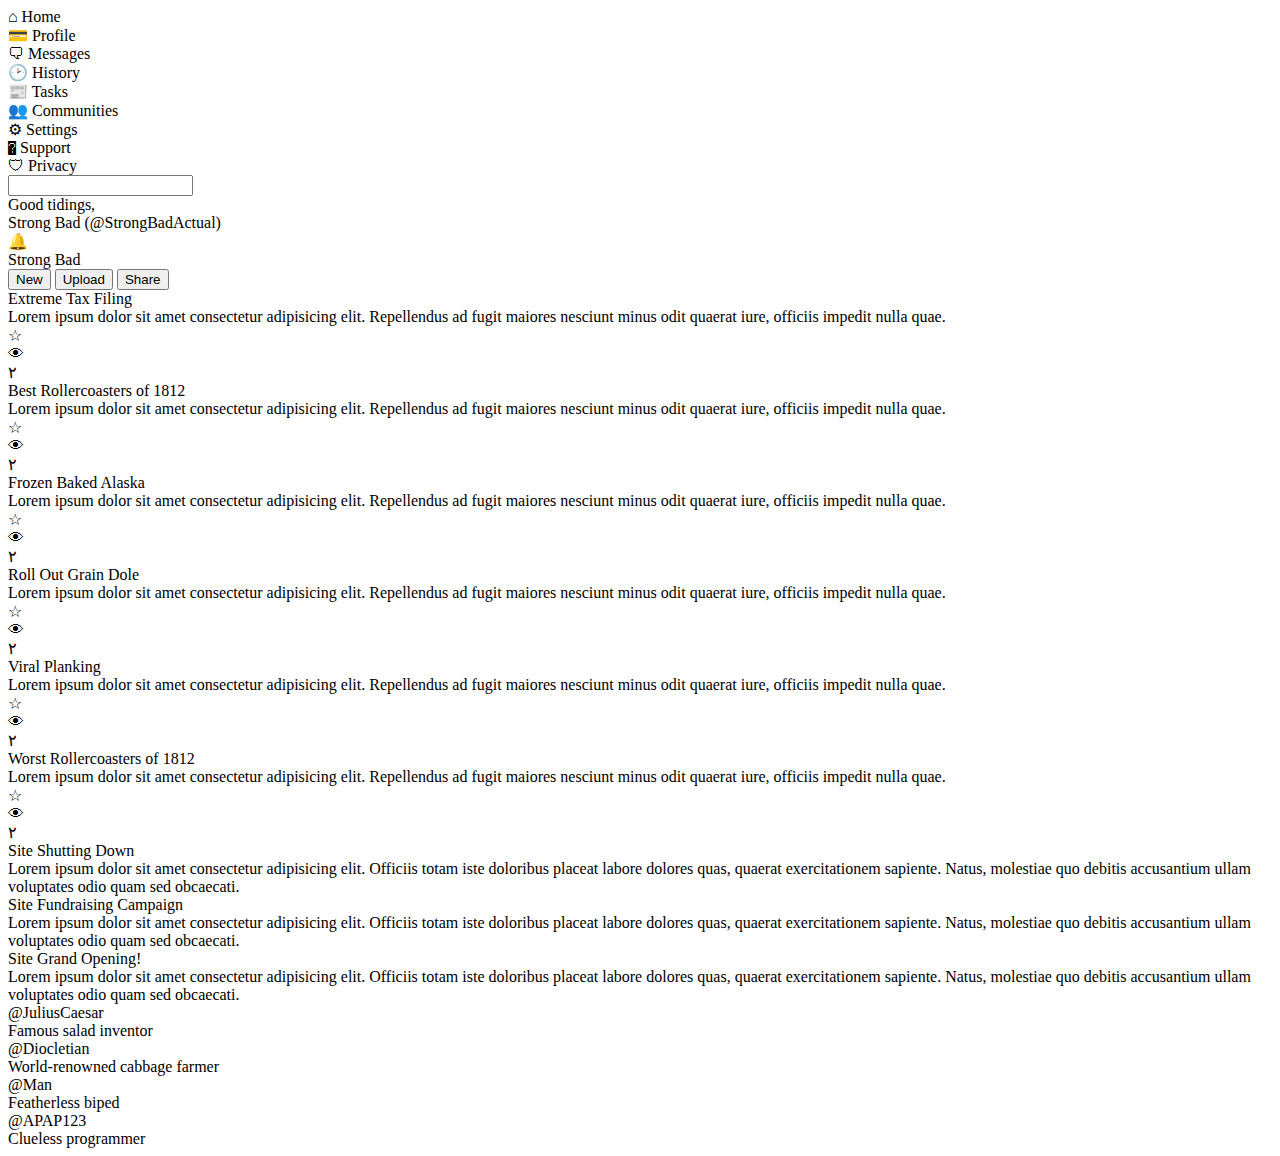
==== html/index.html @ 3d9dce9f "Move files to respective folders" ====
<!DOCTYPE html>
<html lang="en">
<head>
    <meta charset="UTF-8">
    <meta http-equiv="X-UA-Compatible" content="IE=edge">
    <meta name="viewport" content="width=device-width, initial-scale=1.0">
    <link rel="stylesheet" href="css/style.css">
    <title>Document</title>
</head>
<body>
    <div class="grid-container">
        <div class="sidebar">
            <div class="nav-link">⌂ Home</div>
            <div class="nav-link">💳 Profile</div>
            <div class="nav-link">🗨 Messages</div>
            <div class="nav-link">🕑 History</div>
            <div class="nav-link">📰 Tasks</div>
            <div class="nav-link">👥 Communities</div>
            <div class="nav-link">⚙ Settings</div>
            <div class="nav-link">🯄 Support</div>
            <div class="nav-link">🛡 Privacy</div>
        </div>
        <div class="header">
            <div class="search-pane">
                <input class="search-box" type="text">
            </div>
            <div class="greeting-pane">
                <div class="profile-pic"></div>
                <div>Good tidings,</div>
                <div>Strong Bad (@StrongBadActual)</div>
            </div>
            <div class="user-info">
                <div class="notifications">🔔</div>
                <div class="profile-pic-small"></div>
                <div class="name">Strong Bad</div>
            </div>
            <div class="buttons">
                <button>New</button>
                <button>Upload</button>
                <button>Share</button>
            </div>
        </div>
        <div class="main-content">
            <div class="your-projects">
                <div class="project-card">
                    <div class="project-card-title">
                        Extreme Tax Filing
                    </div>
                    <div class="project-card-description">
                        Lorem ipsum dolor sit amet consectetur adipisicing elit. Repellendus ad fugit maiores nesciunt minus odit quaerat iure, officiis impedit nulla quae. 
                    </div>
                    <div class="project-card-interactions">
                        <div>☆</div><div>👁</div><div>٢</div>
                    </div>
                </div>
                <div class="project-card">
                    <div class="project-card-title">
                        Best Rollercoasters of 1812
                    </div>
                    <div class="project-card-description">
                        Lorem ipsum dolor sit amet consectetur adipisicing elit. Repellendus ad fugit maiores nesciunt minus odit quaerat iure, officiis impedit nulla quae. 
                    </div>
                    <div class="project-card-interactions">
                        <div>☆</div><div>👁</div><div>٢</div>
                    </div>
                </div>
                <div class="project-card">
                    <div class="project-card-title">
                        Frozen Baked Alaska
                    </div>
                    <div class="project-card-description">
                        Lorem ipsum dolor sit amet consectetur adipisicing elit. Repellendus ad fugit maiores nesciunt minus odit quaerat iure, officiis impedit nulla quae. 
                    </div>
                    <div class="project-card-interactions">
                        <div>☆</div><div>👁</div><div>٢</div>
                    </div>
                </div>
                <div class="project-card">
                    <div class="project-card-title">
                        Roll Out Grain Dole
                    </div>
                    <div class="project-card-description">
                        Lorem ipsum dolor sit amet consectetur adipisicing elit. Repellendus ad fugit maiores nesciunt minus odit quaerat iure, officiis impedit nulla quae. 
                    </div>
                    <div class="project-card-interactions">
                        <div>☆</div><div>👁</div><div>٢</div>
                    </div>
                </div>
                <div class="project-card">
                    <div class="project-card-title">
                        Viral Planking
                    </div>
                    <div class="project-card-description">
                        Lorem ipsum dolor sit amet consectetur adipisicing elit. Repellendus ad fugit maiores nesciunt minus odit quaerat iure, officiis impedit nulla quae. 
                    </div>
                    <div class="project-card-interactions">
                        <div>☆</div><div>👁</div><div>٢</div>
                    </div>
                </div>
                <div class="project-card">
                    <div class="project-card-title">
                        Worst Rollercoasters of 1812
                    </div>
                    <div class="project-card-description">
                        Lorem ipsum dolor sit amet consectetur adipisicing elit. Repellendus ad fugit maiores nesciunt minus odit quaerat iure, officiis impedit nulla quae. 
                    </div>
                    <div class="project-card-interactions">
                        <div>☆</div><div>👁</div><div>٢</div>
                    </div>
                </div>
            </div>
            <div class="announcements">
                <div class="announcement-card">
                    <div class="announcement-title">Site Shutting Down</div>
                    <div class="announcement-description">Lorem ipsum dolor sit amet consectetur adipisicing elit. Officiis totam iste doloribus placeat labore dolores quas, quaerat exercitationem sapiente. Natus, molestiae quo debitis accusantium ullam voluptates odio quam sed obcaecati.</div>
                </div>
                <div class="announcement-card">
                    <div class="announcement-title">Site Fundraising Campaign</div>
                    <div class="announcement-description">Lorem ipsum dolor sit amet consectetur adipisicing elit. Officiis totam iste doloribus placeat labore dolores quas, quaerat exercitationem sapiente. Natus, molestiae quo debitis accusantium ullam voluptates odio quam sed obcaecati.</div>
                </div>
                <div class="announcement-card">
                    <div class="announcement-title">Site Grand Opening!</div>
                    <div class="announcement-description">Lorem ipsum dolor sit amet consectetur adipisicing elit. Officiis totam iste doloribus placeat labore dolores quas, quaerat exercitationem sapiente. Natus, molestiae quo debitis accusantium ullam voluptates odio quam sed obcaecati.</div>
                </div>
            </div>
            <div clas="Trending">
                <div class="trending-card">
                    <div class="trending-thumbnail"></div>
                    <div class="trending-title">@JuliusCaesar</div>
                    <div class="trending-description">Famous salad inventor</div>
                </div>
                <div class="trending-card">
                    <div class="trending-thumbnail"></div>
                    <div class="trending-title">@Diocletian</div>
                    <div class="trending-description">World-renowned cabbage farmer</div>
                </div>
                <div class="trending-card">
                    <div class="trending-thumbnail"></div>
                    <div class="trending-title">@Man</div>
                    <div class="trending-description">Featherless biped</div>
                </div>
                <div class="trending-card">
                    <div class="trending-thumbnail"></div>
                    <div class="trending-title">@APAP123</div>
                    <div class="trending-description">Clueless programmer</div>
                </div>
            </div>
        </div>
    </div>
</body>
</html>
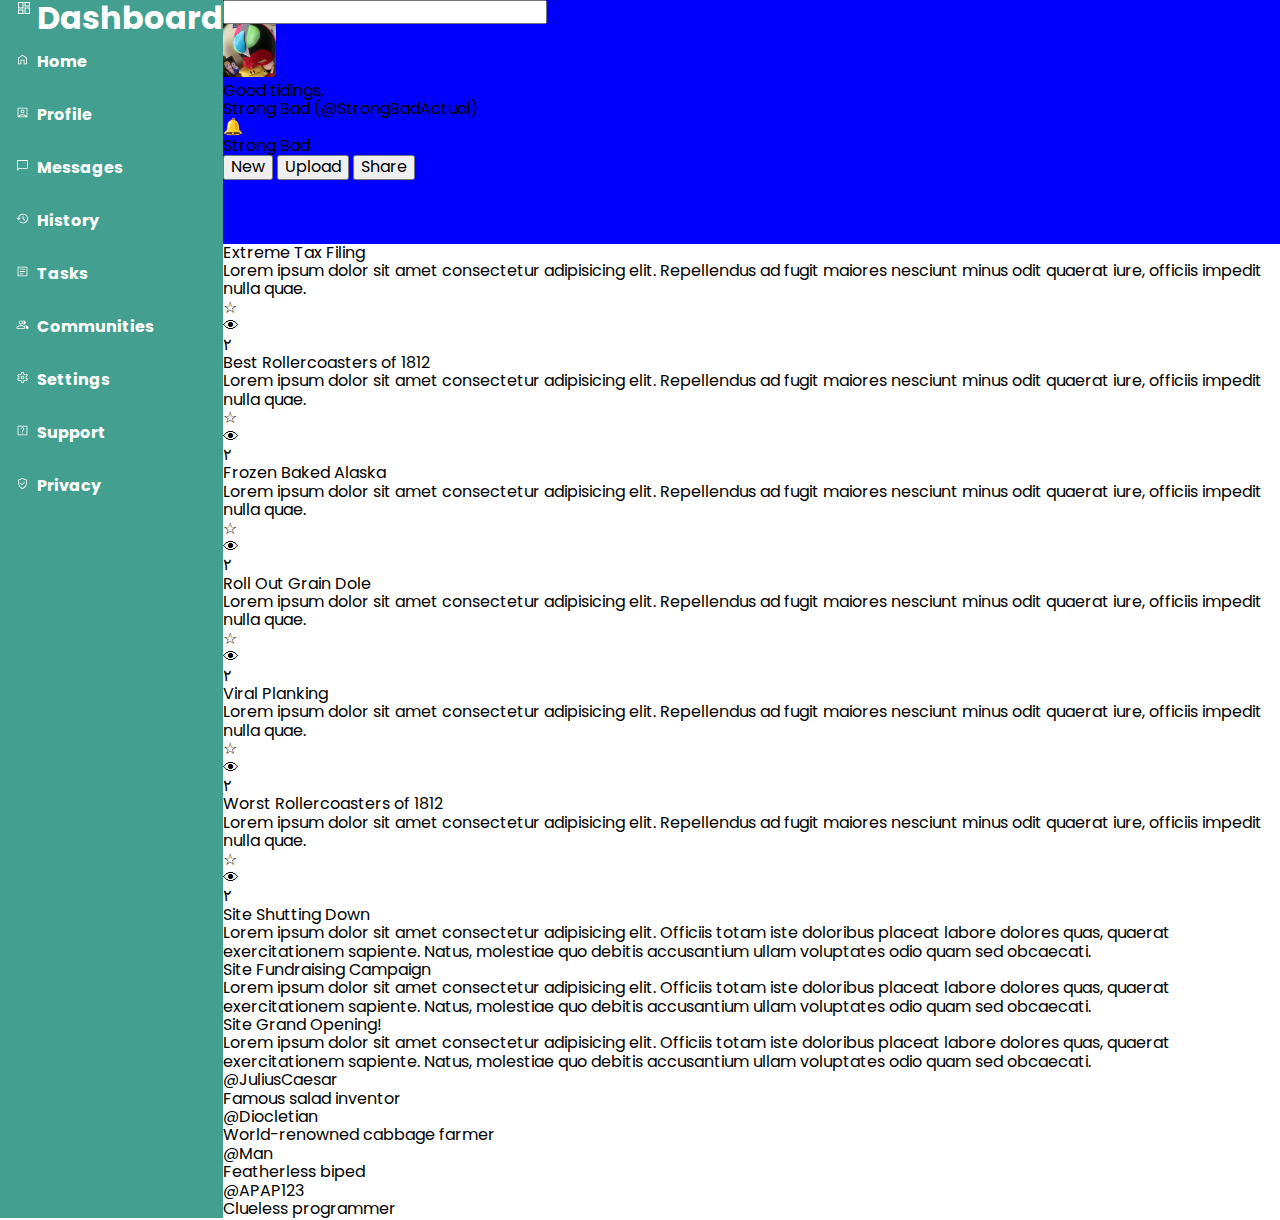
==== commit 0e47f305: "Rough page layout" ====
--- a/html/index.html
+++ b/html/index.html
@@ -4,28 +4,29 @@
     <meta charset="UTF-8">
     <meta http-equiv="X-UA-Compatible" content="IE=edge">
     <meta name="viewport" content="width=device-width, initial-scale=1.0">
-    <link rel="stylesheet" href="css/style.css">
+    <link rel="stylesheet" href="../css/style.css">
     <title>Document</title>
 </head>
 <body>
     <div class="grid-container">
         <div class="sidebar">
-            <div class="nav-link">⌂ Home</div>
-            <div class="nav-link">💳 Profile</div>
-            <div class="nav-link">🗨 Messages</div>
-            <div class="nav-link">🕑 History</div>
-            <div class="nav-link">📰 Tasks</div>
-            <div class="nav-link">👥 Communities</div>
-            <div class="nav-link">⚙ Settings</div>
-            <div class="nav-link">🯄 Support</div>
-            <div class="nav-link">🛡 Privacy</div>
+            <img src="../img/icons/dashboard.svg" alt="dashboard icon" class="svg-filter dashboard-icon dashboard"><div class="dash-title dashboard">Dashboard</div>
+            <img src="../img/icons/home.svg" alt="home icon" class="svg-filter"><div class="nav-link">Home</div>
+            <img src="../img/icons/profile.svg" alt="profile icon" class="svg-filter"><div class="nav-link">Profile</div>
+            <img src="../img/icons/message.svg" alt="Messages icon" class="svg-filter"><div class="nav-link">Messages</div>
+            <img src="../img/icons/history.svg" alt="history icon" class="svg-filter"><div class="nav-link">History</div>
+            <img src="../img/icons/task.svg" alt="task icon" class="svg-filter"><div class="nav-link">Tasks</div>
+            <img src="../img/icons/group.svg" alt="Communities icon" class="svg-filter"><div class="nav-link">Communities</div>
+            <img src="../img/icons/settings.svg" alt="Settings icon" class="svg-filter" class="settings"><div class="nav-link settings">Settings</div>
+            <img src="../img/icons/support.svg" alt="support icon" class="svg-filter"><div class="nav-link">Support</div>
+            <img src="../img/icons/privacy.svg" alt="privacy icon" class="svg-filter"><div class="nav-link">Privacy</div>
         </div>
         <div class="header">
             <div class="search-pane">
                 <input class="search-box" type="text">
             </div>
             <div class="greeting-pane">
-                <div class="profile-pic"></div>
+                <div class="profile-pic"><img src="../img/strong_bad.jpeg" alt="SB"></div>
                 <div>Good tidings,</div>
                 <div>Strong Bad (@StrongBadActual)</div>
             </div>
@@ -123,7 +124,7 @@
                     <div class="announcement-description">Lorem ipsum dolor sit amet consectetur adipisicing elit. Officiis totam iste doloribus placeat labore dolores quas, quaerat exercitationem sapiente. Natus, molestiae quo debitis accusantium ullam voluptates odio quam sed obcaecati.</div>
                 </div>
             </div>
-            <div clas="Trending">
+            <div class="trending">
                 <div class="trending-card">
                     <div class="trending-thumbnail"></div>
                     <div class="trending-title">@JuliusCaesar</div>
--- a/css/style.css
+++ b/css/style.css
@@ -0,0 +1,70 @@
+@import "normalize.css";
+@import url('https://fonts.googleapis.com/css2?family=Poppins&display=swap');
+
+:root {
+    font-family: 'Poppins';
+    --main-color: rgb(67, 159, 144);
+  }
+
+.grid-container {
+    display: grid;
+    grid-template-columns: 1fr 6fr;
+    grid-template-rows: 1fr 4fr;
+}
+
+.dash-title {
+    font-weight: bold;
+    font-size: xx-large;
+}
+
+.sidebar {
+    display: grid;
+    grid-template-columns: 1fr 7fr;
+    grid-template-rows: repeat(9, 3rem);
+    gap: 5px;
+    column-gap: 5px;
+
+    background-color: var(--main-color);
+    grid-column: 1 / 2;
+    grid-row: 1 / 3;
+}
+
+.header {
+    background-color: blue;
+    grid-column: 2 / 3;
+    grid-row: 1 / 2;
+}
+
+.main-content {
+    background-color: brown;
+}
+
+.announcements, .trending, .project-card {
+    background-color: white;
+}
+
+/* Changes svg colors to white */
+.svg-filter {
+    margin-left: 1rem;
+    width: 80%;
+    filter: brightness(0) saturate(100%) invert(100%) sepia(100%) saturate(0%) hue-rotate(104deg) brightness(103%) contrast(103%);
+}
+
+.nav-link, .dash-title {
+    margin-left: 1rem;
+    font-weight: bold;
+    color: white;
+}
+
+.dashboard {
+    /* padding-top: 1rem; */
+}
+
+.dashboard-icon {
+    width: 100%;
+}
+
+.profile-pic img {
+    width: 5%;
+    height: 5%;
+}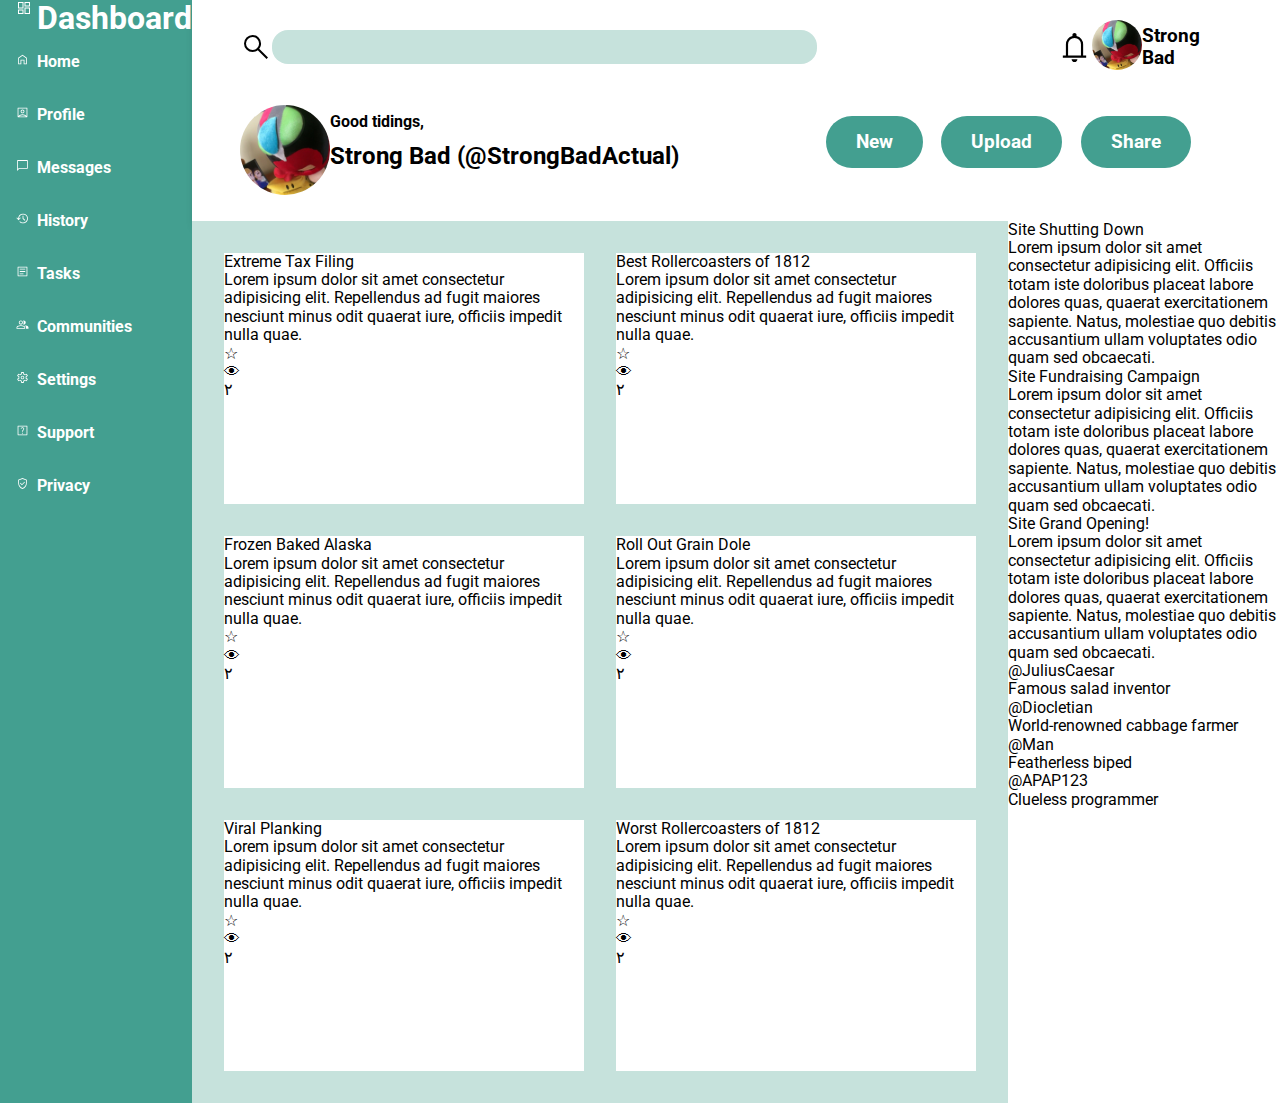
==== commit d5c5e148: "More header styling progress" ====
--- a/html/index.html
+++ b/html/index.html
@@ -23,17 +23,17 @@
         </div>
         <div class="header">
             <div class="search-pane">
-                <input class="search-box" type="text">
+                <img src="../img/icons/search.svg" alt="search icon"><input class="search-box" type="text">
             </div>
             <div class="greeting-pane">
                 <div class="profile-pic"><img src="../img/strong_bad.jpeg" alt="SB"></div>
-                <div>Good tidings,</div>
-                <div>Strong Bad (@StrongBadActual)</div>
+                <div class="greeting-message">Good tidings,</div>
+                <div class="greeting-name">Strong Bad (@StrongBadActual)</div>
             </div>
             <div class="user-info">
-                <div class="notifications">🔔</div>
-                <div class="profile-pic-small"></div>
-                <div class="name">Strong Bad</div>
+                <img src="../img/icons/notifications.svg" alt="notifications icon" class="notifications">
+                <div class="profile-pic-small"><img src="../img/strong_bad.jpeg" alt="tiny SB" class="thumbnail"></div>
+                <div class="user-info-name">Strong Bad</div>
             </div>
             <div class="buttons">
                 <button>New</button>
--- a/css/style.css
+++ b/css/style.css
@@ -1,9 +1,11 @@
 @import "normalize.css";
-@import url('https://fonts.googleapis.com/css2?family=Poppins&display=swap');
+@import url('https://fonts.googleapis.com/css2?family=Roboto&display=swap');
 
 :root {
-    font-family: 'Poppins';
+    font-family: 'Roboto';
+    /* background-color: brown; */
     --main-color: rgb(67, 159, 144);
+    --bg-color: rgb(198, 226, 220);
   }
 
 .grid-container {
@@ -30,13 +32,130 @@
 }
 
 .header {
-    background-color: blue;
+    display: grid;
+    grid-template-columns: 2fr 1fr;
+    grid-template-rows: 1fr 2fr;
+    /* background-color: blue; */
     grid-column: 2 / 3;
+    grid-row: 1 / 2;
+    padding-bottom: 1rem;
+    padding-top: 1rem;
+    padding-left: 3rem;
+    padding-right: 5rem;
+    box-shadow: 5px 5px 10px 0px rgba(0, 0, 0, 0.3);
+}
+
+.search-pane {
+    display: flex;
+    align-items: center;
+    grid-column: 1 / 2;
     grid-row: 1 / 2;
 }
 
+.search-pane img {
+    height: 2rem;
+}
+
+.search-box {
+    height: 2rem;
+    width: 100%;
+    border-radius: 16px;
+    border: 0px;
+    background-color: rgb(198, 226, 220);
+    padding-left: 1rem;
+}
+
+.greeting-pane {
+    display: grid;
+    grid-template-columns: 1fr 6fr;
+    grid-template-rows: 1fr 2fr;
+    grid-column: 1 / 2;
+    grid-row: 2 /3;
+    padding-top: 1rem;
+}
+
+.greeting-message, .greeting-name {
+    display: flex;
+    font-weight: bold;
+}
+
+.greeting-message {
+    align-items: flex-end;
+}
+
+.greeting-name {
+    font-size: x-large;
+    align-items: flex-start;
+    padding-top: 0.75rem;
+}
+
+.user-info {
+    display: flex;
+    justify-content: space-around;
+    align-items: center;
+    padding-left: 15rem;
+}
+
+.user-info-name {
+    font-weight: bold;
+    font-size: larger;
+}
+
+.notifications {
+    width: 35px;
+    height: 35px;
+}
+
+.thumbnail {
+    width: 50px;
+    border-radius: 100%;
+}
+
+.profile-pic {
+    display: flex;
+    /* justify-content: center; */
+    align-items: center;
+    grid-column: 1 / 2;
+    grid-row: 1 / 3;
+}
+
+
+.profile-pic img {
+    width: 90px;
+    border-radius: 100%;
+}
+
+.buttons {
+    display: flex;
+    justify-content: space-around;
+}
+
+button {
+    margin-top: auto;
+    margin-bottom: auto;
+    color: white;
+    background-color: var(--main-color);
+    border: 0px;
+    border-radius: 30px;
+    padding: 15px 30px;
+    font-weight: bold;
+    font-size: larger;
+}
+
 .main-content {
-    background-color: brown;
+    display: grid;
+    grid-template-columns: 3fr 1fr;
+    grid-template-rows: 1fr 1fr;
+    background-color: var(--bg-color);
+}
+
+.your-projects {
+    margin: 2rem;
+    display: grid;
+    grid-template-columns: repeat(2, 1fr);
+    grid-template-rows: repeat(3, 1fr);
+    gap: 2rem;
+    grid-row: 1 / 3;
 }
 
 .announcements, .trending, .project-card {
@@ -63,8 +182,3 @@
 .dashboard-icon {
     width: 100%;
 }
-
-.profile-pic img {
-    width: 5%;
-    height: 5%;
-}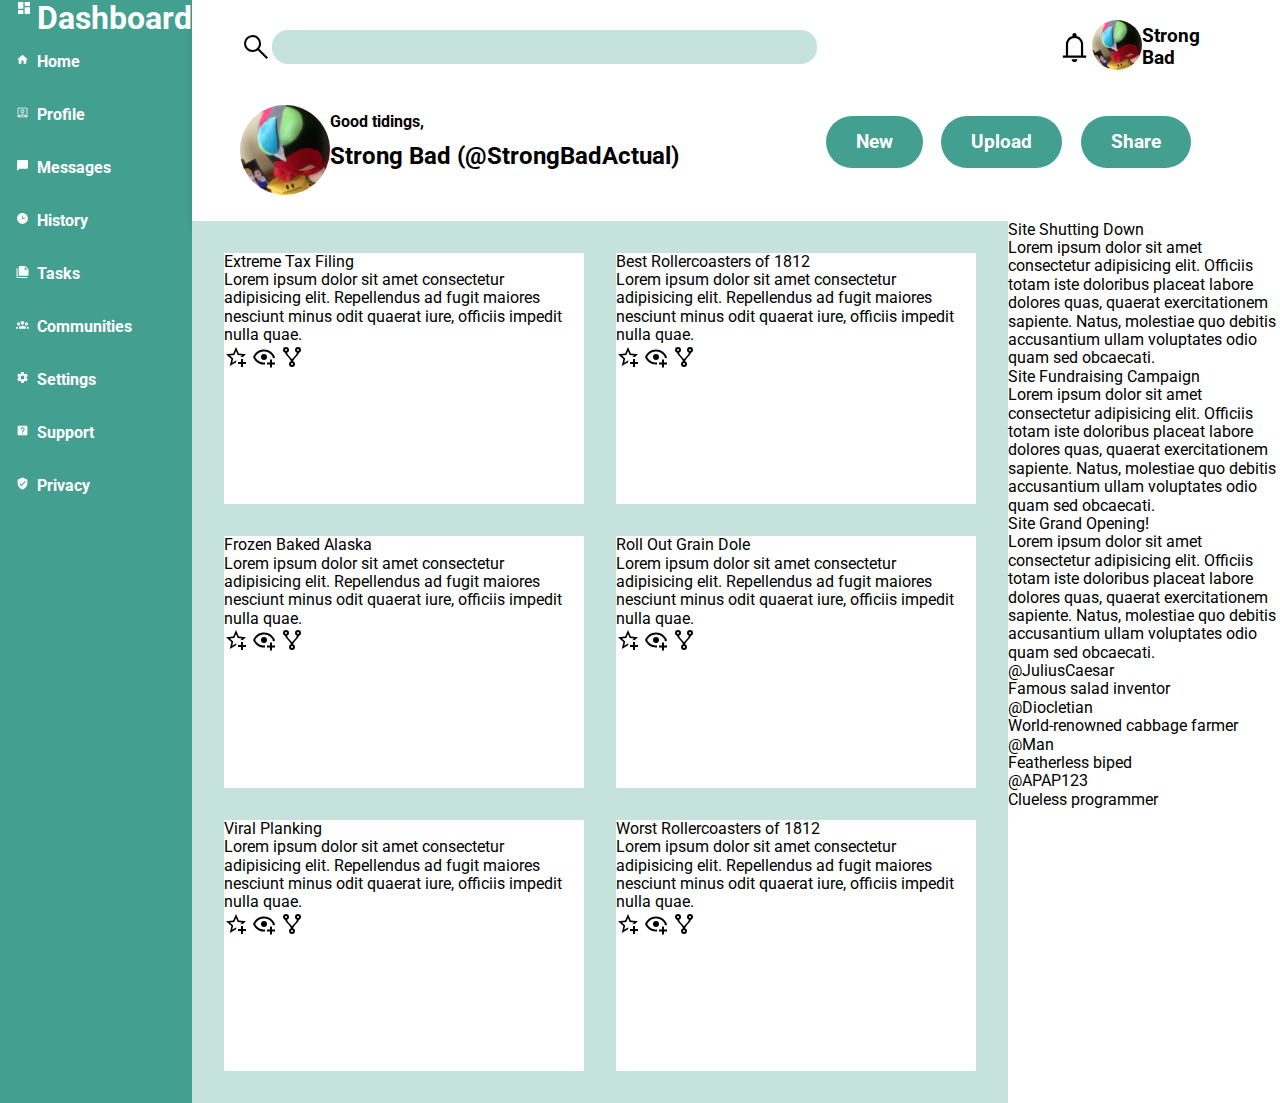
==== commit 7f4ed747: "Replace unicode characters in cards with svg images" ====
--- a/html/index.html
+++ b/html/index.html
@@ -51,7 +51,9 @@
                         Lorem ipsum dolor sit amet consectetur adipisicing elit. Repellendus ad fugit maiores nesciunt minus odit quaerat iure, officiis impedit nulla quae. 
                     </div>
                     <div class="project-card-interactions">
-                        <div>☆</div><div>👁</div><div>٢</div>
+                        <img src="../img/icons/star-plus.svg" alt="star icon">
+                        <img src="../img/icons/eye-plus.svg" alt="watch icon">
+                        <img src="../img/icons/source-fork.svg" alt="fork icon">
                     </div>
                 </div>
                 <div class="project-card">
@@ -62,7 +64,9 @@
                         Lorem ipsum dolor sit amet consectetur adipisicing elit. Repellendus ad fugit maiores nesciunt minus odit quaerat iure, officiis impedit nulla quae. 
                     </div>
                     <div class="project-card-interactions">
-                        <div>☆</div><div>👁</div><div>٢</div>
+                        <img src="../img/icons/star-plus.svg" alt="star icon">
+                        <img src="../img/icons/eye-plus.svg" alt="watch icon">
+                        <img src="../img/icons/source-fork.svg" alt="fork icon">
                     </div>
                 </div>
                 <div class="project-card">
@@ -73,7 +77,9 @@
                         Lorem ipsum dolor sit amet consectetur adipisicing elit. Repellendus ad fugit maiores nesciunt minus odit quaerat iure, officiis impedit nulla quae. 
                     </div>
                     <div class="project-card-interactions">
-                        <div>☆</div><div>👁</div><div>٢</div>
+                        <img src="../img/icons/star-plus.svg" alt="star icon">
+                        <img src="../img/icons/eye-plus.svg" alt="watch icon">
+                        <img src="../img/icons/source-fork.svg" alt="fork icon">
                     </div>
                 </div>
                 <div class="project-card">
@@ -84,7 +90,9 @@
                         Lorem ipsum dolor sit amet consectetur adipisicing elit. Repellendus ad fugit maiores nesciunt minus odit quaerat iure, officiis impedit nulla quae. 
                     </div>
                     <div class="project-card-interactions">
-                        <div>☆</div><div>👁</div><div>٢</div>
+                        <img src="../img/icons/star-plus.svg" alt="star icon">
+                        <img src="../img/icons/eye-plus.svg" alt="watch icon">
+                        <img src="../img/icons/source-fork.svg" alt="fork icon">
                     </div>
                 </div>
                 <div class="project-card">
@@ -95,7 +103,9 @@
                         Lorem ipsum dolor sit amet consectetur adipisicing elit. Repellendus ad fugit maiores nesciunt minus odit quaerat iure, officiis impedit nulla quae. 
                     </div>
                     <div class="project-card-interactions">
-                        <div>☆</div><div>👁</div><div>٢</div>
+                        <img src="../img/icons/star-plus.svg" alt="star icon">
+                        <img src="../img/icons/eye-plus.svg" alt="watch icon">
+                        <img src="../img/icons/source-fork.svg" alt="fork icon">
                     </div>
                 </div>
                 <div class="project-card">
@@ -106,7 +116,9 @@
                         Lorem ipsum dolor sit amet consectetur adipisicing elit. Repellendus ad fugit maiores nesciunt minus odit quaerat iure, officiis impedit nulla quae. 
                     </div>
                     <div class="project-card-interactions">
-                        <div>☆</div><div>👁</div><div>٢</div>
+                        <img src="../img/icons/star-plus.svg" alt="star icon">
+                        <img src="../img/icons/eye-plus.svg" alt="watch icon">
+                        <img src="../img/icons/source-fork.svg" alt="fork icon">
                     </div>
                 </div>
             </div>
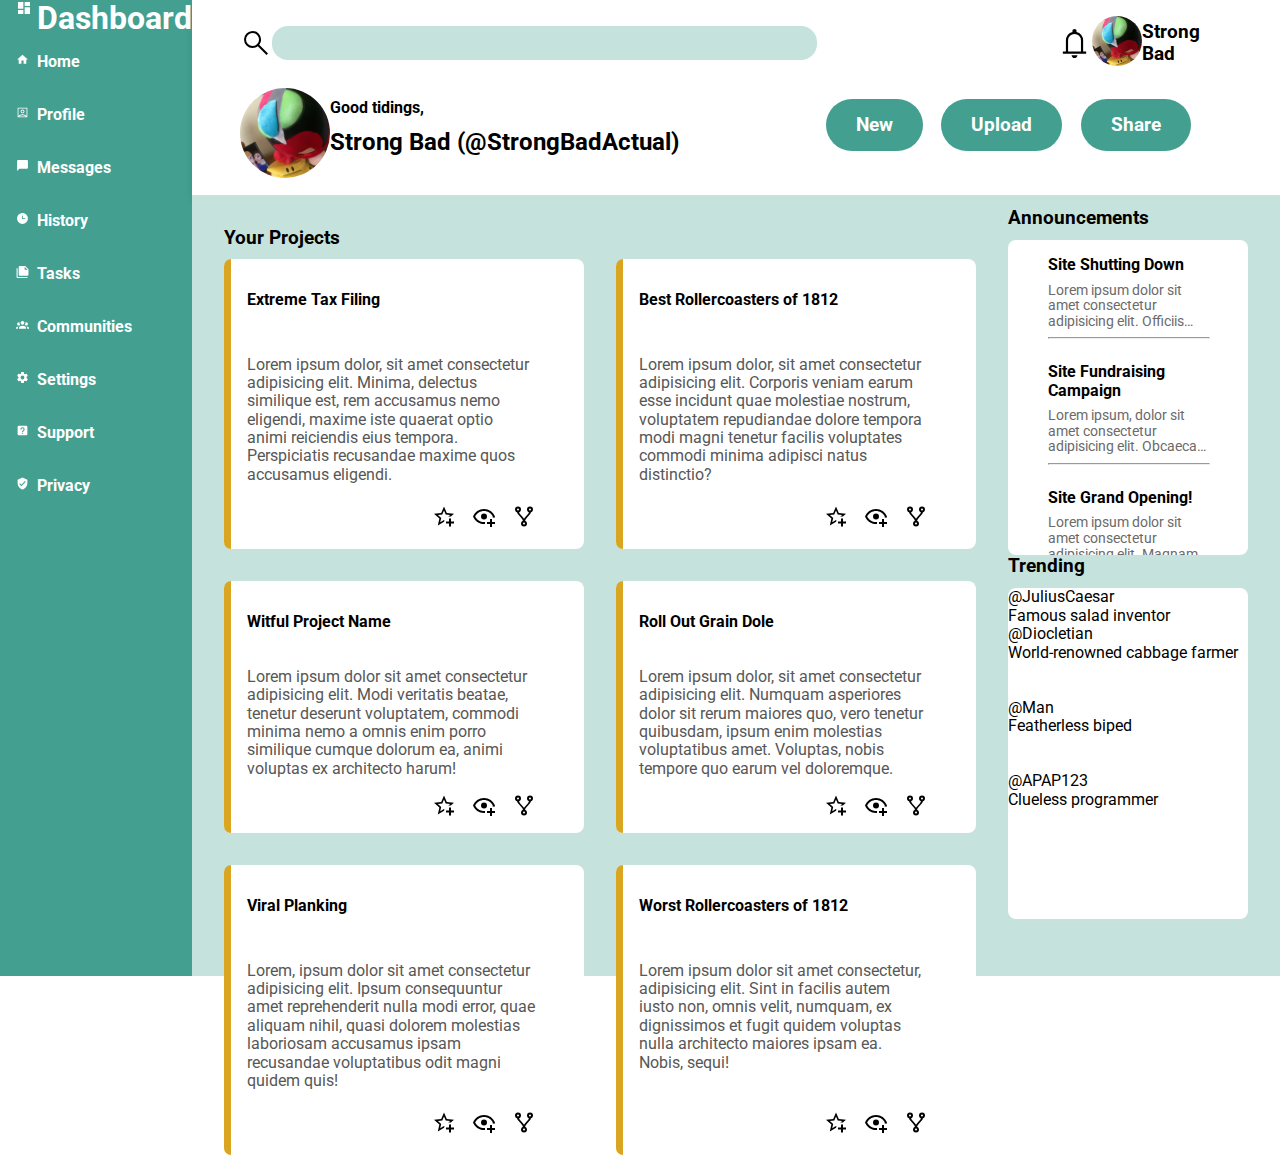
==== commit e47f3d6e: "Add styling for Announcements section" ====
--- a/html/index.html
+++ b/html/index.html
@@ -43,12 +43,79 @@
         </div>
         <div class="main-content">
             <div class="your-projects">
+                <div class="projects-title">Your Projects</div>
+                <div class="project-card-container">
+                    <div class="project-card-ledger"></div>
+                    <div class="project-card">
+                        <div class="project-card-title">
+                            Extreme Tax Filing
+                        </div>
+                        <div class="project-card-description">
+                            Lorem ipsum dolor, sit amet consectetur adipisicing elit. Minima, delectus similique est, rem accusamus nemo eligendi, maxime iste quaerat optio animi reiciendis eius tempora. Perspiciatis recusandae maxime quos accusamus eligendi. 
+                        </div>
+                        <div class="project-card-interactions">
+                            <img src="../img/icons/star-plus.svg" alt="star icon">
+                            <img src="../img/icons/eye-plus.svg" alt="watch icon">
+                            <img src="../img/icons/source-fork.svg" alt="fork icon">
+                        </div>
+                    </div>
+                </div>
+                <div class="project-card-container">
+                    <div class="project-card-ledger"></div>
+                    <div class="project-card">
+                        <div class="project-card-title">
+                            Best Rollercoasters of 1812
+                        </div>
+                        <div class="project-card-description">
+                        Lorem ipsum dolor, sit amet consectetur adipisicing elit. Corporis veniam earum esse incidunt quae molestiae nostrum, voluptatem repudiandae dolore tempora modi magni tenetur facilis voluptates commodi minima adipisci natus distinctio?
+                        </div>
+                        <div class="project-card-interactions">
+                            <img src="../img/icons/star-plus.svg" alt="star icon">
+                            <img src="../img/icons/eye-plus.svg" alt="watch icon">
+                            <img src="../img/icons/source-fork.svg" alt="fork icon">
+                        </div>
+                    </div>
+                </div>
+                <div class="project-card-container">
+                <div class="project-card-ledger"></div>
+                    <div class="project-card">
+                        <div class="project-card-title">
+                            Witful Project Name
+                        </div>
+                        <div class="project-card-description">
+                            Lorem ipsum dolor sit amet consectetur adipisicing elit. Modi veritatis beatae, tenetur deserunt voluptatem, commodi minima nemo a omnis enim porro similique cumque dolorum ea, animi voluptas ex architecto harum!
+                        </div>
+                        <div class="project-card-interactions">
+                            <img src="../img/icons/star-plus.svg" alt="star icon">
+                            <img src="../img/icons/eye-plus.svg" alt="watch icon">
+                            <img src="../img/icons/source-fork.svg" alt="fork icon">
+                        </div>
+                    </div>
+                </div>
+                <div class="project-card-container">
+                    <div class="project-card-ledger"></div>
+                    <div class="project-card">
+                        <div class="project-card-title">
+                            Roll Out Grain Dole
+                        </div>
+                        <div class="project-card-description">
+                            Lorem ipsum dolor, sit amet consectetur adipisicing elit. Numquam asperiores dolor sit rerum maiores quo, vero tenetur quibusdam, ipsum enim molestias voluptatibus amet. Voluptas, nobis tempore quo earum vel doloremque.
+                        </div>
+                        <div class="project-card-interactions">
+                            <img src="../img/icons/star-plus.svg" alt="star icon">
+                            <img src="../img/icons/eye-plus.svg" alt="watch icon">
+                            <img src="../img/icons/source-fork.svg" alt="fork icon">
+                        </div>
+                    </div>
+                </div>
+                <div class="project-card-container">
+                <div class="project-card-ledger"></div>
                 <div class="project-card">
                     <div class="project-card-title">
-                        Extreme Tax Filing
+                        Viral Planking
                     </div>
                     <div class="project-card-description">
-                        Lorem ipsum dolor sit amet consectetur adipisicing elit. Repellendus ad fugit maiores nesciunt minus odit quaerat iure, officiis impedit nulla quae. 
+                        Lorem, ipsum dolor sit amet consectetur adipisicing elit. Ipsum consequuntur amet reprehenderit nulla modi error, quae aliquam nihil, quasi dolorem molestias laboriosam accusamus ipsam recusandae voluptatibus odit magni quidem quis!
                     </div>
                     <div class="project-card-interactions">
                         <img src="../img/icons/star-plus.svg" alt="star icon">
@@ -56,106 +123,66 @@
                         <img src="../img/icons/source-fork.svg" alt="fork icon">
                     </div>
                 </div>
-                <div class="project-card">
-                    <div class="project-card-title">
-                        Best Rollercoasters of 1812
-                    </div>
-                    <div class="project-card-description">
-                        Lorem ipsum dolor sit amet consectetur adipisicing elit. Repellendus ad fugit maiores nesciunt minus odit quaerat iure, officiis impedit nulla quae. 
-                    </div>
-                    <div class="project-card-interactions">
-                        <img src="../img/icons/star-plus.svg" alt="star icon">
-                        <img src="../img/icons/eye-plus.svg" alt="watch icon">
-                        <img src="../img/icons/source-fork.svg" alt="fork icon">
-                    </div>
                 </div>
-                <div class="project-card">
-                    <div class="project-card-title">
-                        Frozen Baked Alaska
-                    </div>
-                    <div class="project-card-description">
-                        Lorem ipsum dolor sit amet consectetur adipisicing elit. Repellendus ad fugit maiores nesciunt minus odit quaerat iure, officiis impedit nulla quae. 
-                    </div>
-                    <div class="project-card-interactions">
-                        <img src="../img/icons/star-plus.svg" alt="star icon">
-                        <img src="../img/icons/eye-plus.svg" alt="watch icon">
-                        <img src="../img/icons/source-fork.svg" alt="fork icon">
-                    </div>
-                </div>
-                <div class="project-card">
-                    <div class="project-card-title">
-                        Roll Out Grain Dole
-                    </div>
-                    <div class="project-card-description">
-                        Lorem ipsum dolor sit amet consectetur adipisicing elit. Repellendus ad fugit maiores nesciunt minus odit quaerat iure, officiis impedit nulla quae. 
-                    </div>
-                    <div class="project-card-interactions">
-                        <img src="../img/icons/star-plus.svg" alt="star icon">
-                        <img src="../img/icons/eye-plus.svg" alt="watch icon">
-                        <img src="../img/icons/source-fork.svg" alt="fork icon">
-                    </div>
-                </div>
-                <div class="project-card">
-                    <div class="project-card-title">
-                        Viral Planking
-                    </div>
-                    <div class="project-card-description">
-                        Lorem ipsum dolor sit amet consectetur adipisicing elit. Repellendus ad fugit maiores nesciunt minus odit quaerat iure, officiis impedit nulla quae. 
-                    </div>
-                    <div class="project-card-interactions">
-                        <img src="../img/icons/star-plus.svg" alt="star icon">
-                        <img src="../img/icons/eye-plus.svg" alt="watch icon">
-                        <img src="../img/icons/source-fork.svg" alt="fork icon">
-                    </div>
-                </div>
-                <div class="project-card">
-                    <div class="project-card-title">
-                        Worst Rollercoasters of 1812
-                    </div>
-                    <div class="project-card-description">
-                        Lorem ipsum dolor sit amet consectetur adipisicing elit. Repellendus ad fugit maiores nesciunt minus odit quaerat iure, officiis impedit nulla quae. 
-                    </div>
-                    <div class="project-card-interactions">
-                        <img src="../img/icons/star-plus.svg" alt="star icon">
-                        <img src="../img/icons/eye-plus.svg" alt="watch icon">
-                        <img src="../img/icons/source-fork.svg" alt="fork icon">
+                <div class="project-card-container">
+                <div class="project-card-ledger"></div>
+                    <div class="project-card">
+                        <div class="project-card-title">
+                            Worst Rollercoasters of 1812
+                        </div>
+                        <div class="project-card-description">
+                            Lorem ipsum dolor sit amet consectetur, adipisicing elit. Sint in facilis autem iusto non, omnis velit, numquam, ex dignissimos et fugit quidem voluptas nulla architecto maiores ipsam ea. Nobis, sequi!
+                        </div>
+                        <div class="project-card-interactions">
+                            <img src="../img/icons/star-plus.svg" alt="star icon">
+                            <img src="../img/icons/eye-plus.svg" alt="watch icon">
+                            <img src="../img/icons/source-fork.svg" alt="fork icon">
+                        </div>
                     </div>
                 </div>
             </div>
             <div class="announcements">
-                <div class="announcement-card">
-                    <div class="announcement-title">Site Shutting Down</div>
-                    <div class="announcement-description">Lorem ipsum dolor sit amet consectetur adipisicing elit. Officiis totam iste doloribus placeat labore dolores quas, quaerat exercitationem sapiente. Natus, molestiae quo debitis accusantium ullam voluptates odio quam sed obcaecati.</div>
-                </div>
-                <div class="announcement-card">
-                    <div class="announcement-title">Site Fundraising Campaign</div>
-                    <div class="announcement-description">Lorem ipsum dolor sit amet consectetur adipisicing elit. Officiis totam iste doloribus placeat labore dolores quas, quaerat exercitationem sapiente. Natus, molestiae quo debitis accusantium ullam voluptates odio quam sed obcaecati.</div>
-                </div>
-                <div class="announcement-card">
-                    <div class="announcement-title">Site Grand Opening!</div>
-                    <div class="announcement-description">Lorem ipsum dolor sit amet consectetur adipisicing elit. Officiis totam iste doloribus placeat labore dolores quas, quaerat exercitationem sapiente. Natus, molestiae quo debitis accusantium ullam voluptates odio quam sed obcaecati.</div>
+                <div class="side-card-title">Announcements</div>
+                <div class="announcement-cards-container">
+                    <div class="announcement-card">
+                        <div class="announcement-title">Site Shutting Down</div>
+                        <div class="announcement-description">Lorem ipsum dolor sit amet consectetur adipisicing elit. Officiis totam iste doloribus placeat labore dolores quas, quaerat exercitationem sapiente. Natus, molestiae quo debitis accusantium ullam voluptates odio quam sed obcaecati.</div>
+                    </div>
+                    <hr>
+                    <div class="announcement-card">
+                        <div class="announcement-title">Site Fundraising Campaign</div>
+                        <div class="announcement-description">Lorem ipsum, dolor sit amet consectetur adipisicing elit. Obcaecati ad distinctio saepe perspiciatis iusto enim similique in, ea vel tenetur temporibus hic suscipit sunt corporis alias assumenda illum cumque rerum?</div>
+                    </div>
+                    <hr>
+                    <div class="announcement-card">
+                        <div class="announcement-title">Site Grand Opening!</div>
+                        <div class="announcement-description">Lorem ipsum dolor sit amet consectetur adipisicing elit. Magnam placeat eligendi optio odio minima praesentium odit incidunt corporis, cum pariatur nostrum quia illo est illum natus tempore accusantium, in suscipit.</div>
+                    </div>
                 </div>
             </div>
             <div class="trending">
-                <div class="trending-card">
-                    <div class="trending-thumbnail"></div>
-                    <div class="trending-title">@JuliusCaesar</div>
-                    <div class="trending-description">Famous salad inventor</div>
-                </div>
-                <div class="trending-card">
-                    <div class="trending-thumbnail"></div>
-                    <div class="trending-title">@Diocletian</div>
-                    <div class="trending-description">World-renowned cabbage farmer</div>
-                </div>
-                <div class="trending-card">
-                    <div class="trending-thumbnail"></div>
-                    <div class="trending-title">@Man</div>
-                    <div class="trending-description">Featherless biped</div>
-                </div>
-                <div class="trending-card">
-                    <div class="trending-thumbnail"></div>
-                    <div class="trending-title">@APAP123</div>
-                    <div class="trending-description">Clueless programmer</div>
+                <div class="side-card-title">Trending</div>
+                <div class="trending-cards-container">
+                    <div class="trending-card">
+                        <div class="trending-thumbnail"></div>
+                        <div class="trending-title">@JuliusCaesar</div>
+                        <div class="trending-description">Famous salad inventor</div>
+                    </div>
+                    <div class="trending-card">
+                        <div class="trending-thumbnail"></div>
+                        <div class="trending-title">@Diocletian</div>
+                        <div class="trending-description">World-renowned cabbage farmer</div>
+                    </div>
+                    <div class="trending-card">
+                        <div class="trending-thumbnail"></div>
+                        <div class="trending-title">@Man</div>
+                        <div class="trending-description">Featherless biped</div>
+                    </div>
+                    <div class="trending-card">
+                        <div class="trending-thumbnail"></div>
+                        <div class="trending-title">@APAP123</div>
+                        <div class="trending-description">Clueless programmer</div>
+                    </div>
                 </div>
             </div>
         </div>
--- a/css/style.css
+++ b/css/style.css
@@ -145,7 +145,7 @@
 .main-content {
     display: grid;
     grid-template-columns: 3fr 1fr;
-    grid-template-rows: 1fr 1fr;
+    grid-template-rows: 40vh 40vh;
     background-color: var(--bg-color);
 }
 
@@ -153,13 +153,120 @@
     margin: 2rem;
     display: grid;
     grid-template-columns: repeat(2, 1fr);
-    grid-template-rows: repeat(3, 1fr);
+    grid-template-rows: 1fr, repeat(3, 6fr);
     gap: 2rem;
     grid-row: 1 / 3;
 }
 
-.announcements, .trending, .project-card {
+.your-projects .projects-title {
+    grid-row: 1 / 2;
+    grid-column: 1 / 3;
+    font-size: larger;
+    font-weight: bold;
+    margin-bottom: -2rem;
+}
+
+.announcement-cards-container, .trending-cards-container, .project-card-container {
     background-color: white;
+    border-radius: 0.5rem;
+}
+
+.announcements {
+    display: grid;
+    grid-template-rows: 1fr 7fr;
+    margin-right: 2rem;
+    grid-row: 1 / 2;
+}
+
+.announcement-cards-container {
+    display: grid;
+    grid-template-rows: 7fr 1fr 7fr 1fr 7fr;
+    padding-right: 2.5rem;
+    padding-left: 2.5rem;
+    overflow: hidden;
+    padding-bottom: 2rem;
+}
+
+.announcement-cards-container hr {
+    width: 100%;
+    color: rgb(216, 216, 216);
+}
+
+/* .announcement-card {
+    display: grid;
+    grid-template-rows: 1fr 6fr;
+    margin-top: 1rem;
+} */
+
+.announcement-card {
+    display: flex;
+    flex-direction: column;
+}
+
+.announcement-title {
+    padding-top: 1rem;
+    padding-bottom: 0.5rem;
+    font-weight: bold;
+}
+
+.announcement-description {
+    color: rgb(107, 106, 106);
+    font-size: 0.85rem;
+    overflow: hidden;
+    display: -webkit-box;
+    -webkit-line-clamp: 3;
+    -webkit-box-orient: vertical;
+}
+
+.trending-cards-container {
+    display: grid;
+    grid-template-rows: 1fr 2fr 2fr 2fr 2fr;
+    margin-right: 2rem;
+}
+
+.side-card-title {
+    font-weight: bolder;
+    font-size: larger;
+    display: flex;
+    align-items: flex-end;
+    padding-bottom: 0.7rem;
+}
+
+.project-card-container {
+    display: grid;
+    grid-template-columns: 2% 98%;
+}
+
+.project-card-ledger {
+    border-top-left-radius: 0.5rem;
+    border-bottom-left-radius: 0.5rem;
+    background-color: goldenrod;
+}
+
+.project-card {
+    padding-top: 2rem;
+    padding-left: 1rem;
+    padding-right: 3rem;
+    display: grid;
+    grid-template-rows: 1fr 2fr 1fr;
+}
+
+.project-card-title {
+    font-weight: bold;
+}
+
+.project-card-description {
+    color: rgb(87, 87, 87);
+}
+
+.project-card-interactions {
+    display: flex;
+    justify-content: end;
+}
+
+.project-card-interactions img {
+    padding-left: 1rem;
+    width: 24px;
 }
 
 /* Changes svg colors to white */
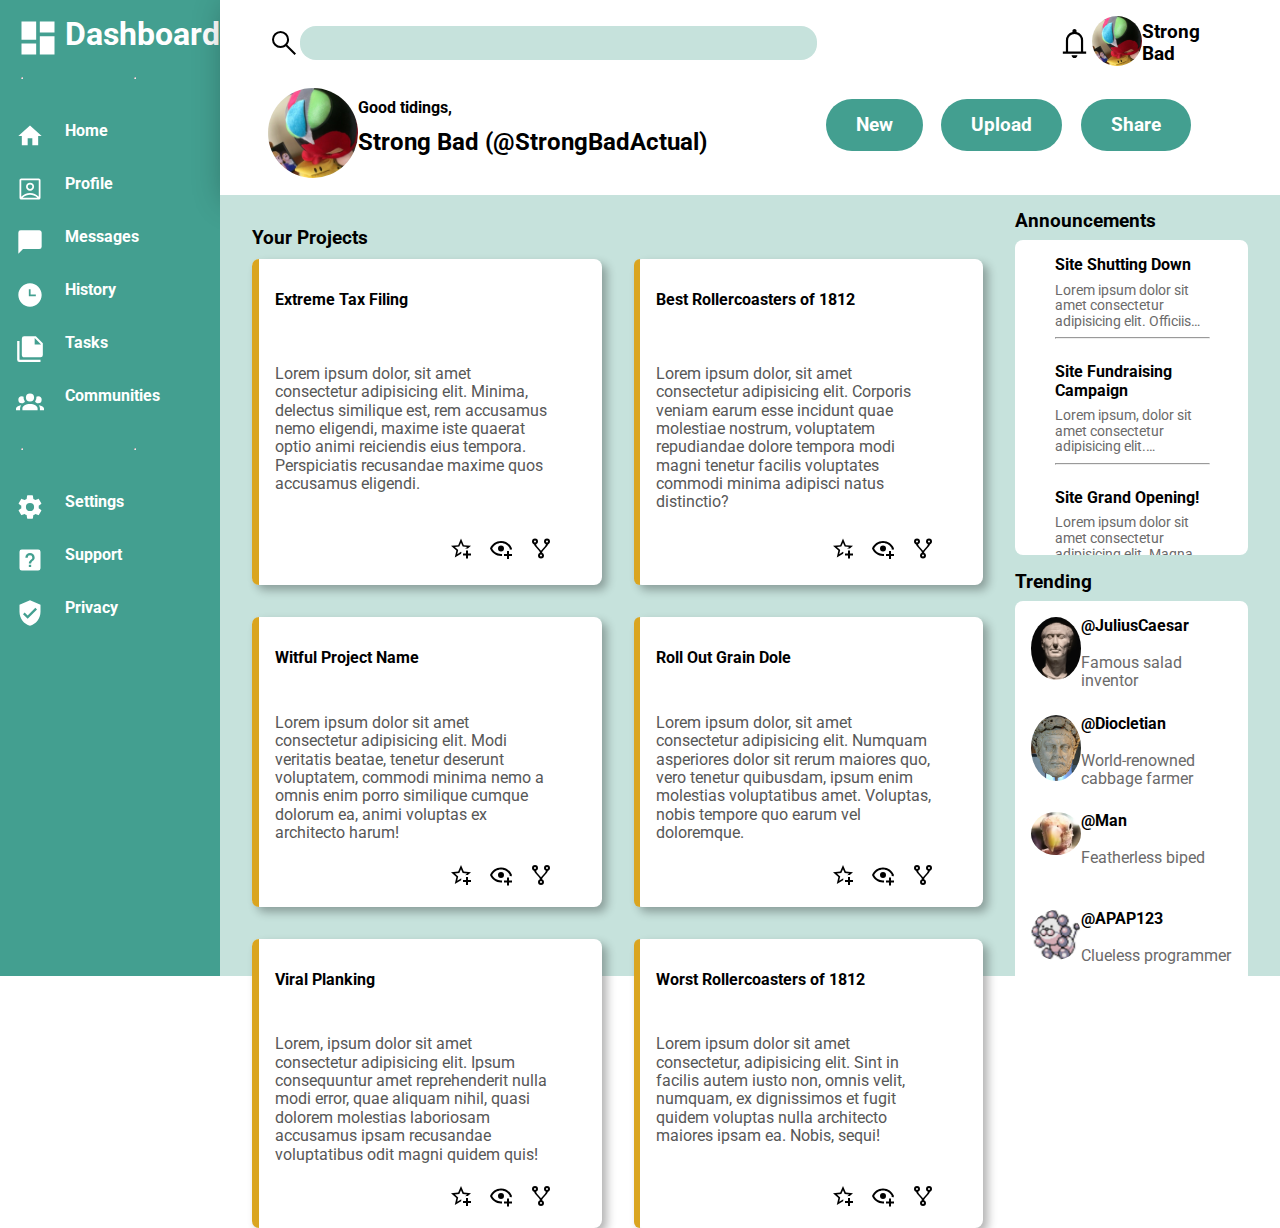
==== commit 73087918: "Complete trending card styling" ====
--- a/html/index.html
+++ b/html/index.html
@@ -11,12 +11,14 @@
     <div class="grid-container">
         <div class="sidebar">
             <img src="../img/icons/dashboard.svg" alt="dashboard icon" class="svg-filter dashboard-icon dashboard"><div class="dash-title dashboard">Dashboard</div>
+            <hr><hr>
             <img src="../img/icons/home.svg" alt="home icon" class="svg-filter"><div class="nav-link">Home</div>
             <img src="../img/icons/profile.svg" alt="profile icon" class="svg-filter"><div class="nav-link">Profile</div>
             <img src="../img/icons/message.svg" alt="Messages icon" class="svg-filter"><div class="nav-link">Messages</div>
             <img src="../img/icons/history.svg" alt="history icon" class="svg-filter"><div class="nav-link">History</div>
             <img src="../img/icons/task.svg" alt="task icon" class="svg-filter"><div class="nav-link">Tasks</div>
             <img src="../img/icons/group.svg" alt="Communities icon" class="svg-filter"><div class="nav-link">Communities</div>
+            <hr><hr>
             <img src="../img/icons/settings.svg" alt="Settings icon" class="svg-filter" class="settings"><div class="nav-link settings">Settings</div>
             <img src="../img/icons/support.svg" alt="support icon" class="svg-filter"><div class="nav-link">Support</div>
             <img src="../img/icons/privacy.svg" alt="privacy icon" class="svg-filter"><div class="nav-link">Privacy</div>
@@ -164,22 +166,22 @@
                 <div class="side-card-title">Trending</div>
                 <div class="trending-cards-container">
                     <div class="trending-card">
-                        <div class="trending-thumbnail"></div>
+                        <img src="../img/caesar.jpg" class="trending-thumbnail">
                         <div class="trending-title">@JuliusCaesar</div>
                         <div class="trending-description">Famous salad inventor</div>
                     </div>
                     <div class="trending-card">
-                        <div class="trending-thumbnail"></div>
+                        <img src="../img/diocletian.jpg" class="trending-thumbnail">
                         <div class="trending-title">@Diocletian</div>
                         <div class="trending-description">World-renowned cabbage farmer</div>
                     </div>
                     <div class="trending-card">
-                        <div class="trending-thumbnail"></div>
+                        <img src="../img/man.png" class="trending-thumbnail">
                         <div class="trending-title">@Man</div>
                         <div class="trending-description">Featherless biped</div>
                     </div>
                     <div class="trending-card">
-                        <div class="trending-thumbnail"></div>
+                        <img src="../img/APAP123.jpeg" class="trending-thumbnail">
                         <div class="trending-title">@APAP123</div>
                         <div class="trending-description">Clueless programmer</div>
                     </div>
--- a/css/style.css
+++ b/css/style.css
@@ -6,6 +6,7 @@
     /* background-color: brown; */
     --main-color: rgb(67, 159, 144);
     --bg-color: rgb(198, 226, 220);
+    --desc-color: rgb(107, 106, 106);
   }
 
 .grid-container {
@@ -22,13 +23,18 @@
 .sidebar {
     display: grid;
     grid-template-columns: 1fr 7fr;
-    grid-template-rows: repeat(9, 3rem);
+    grid-template-rows: repeat(12, 3rem);
     gap: 5px;
     column-gap: 5px;
-
+    padding-top: 1rem;
     background-color: var(--main-color);
     grid-column: 1 / 2;
     grid-row: 1 / 3;
+}
+
+.sidebar hr {
+    width: 0%;
+    color: rgba(0, 0, 0, 0);
 }
 
 .header {
@@ -42,7 +48,7 @@
     padding-top: 1rem;
     padding-left: 3rem;
     padding-right: 5rem;
-    box-shadow: 5px 5px 10px 0px rgba(0, 0, 0, 0.3);
+    box-shadow: 5px 5px 30px 0px rgba(0, 0, 0, 0.3);
 }
 
 .search-pane {
@@ -210,7 +216,7 @@
 }
 
 .announcement-description {
-    color: rgb(107, 106, 106);
+    color: var(--desc-color);
     font-size: 0.85rem;
     overflow: hidden;
     display: -webkit-box;
@@ -218,10 +224,36 @@
     -webkit-box-orient: vertical;
 }
 
+.trending {
+    margin-right: 2rem;
+    margin-top: 1rem;
+}
+
 .trending-cards-container {
     display: grid;
-    grid-template-rows: 1fr 2fr 2fr 2fr 2fr;
-    margin-right: 2rem;
+    grid-template-rows: 1fr 1fr 1fr 1fr;
+    gap: 1.5rem;
+    padding: 1rem;
+}
+
+.trending-card {
+    display: grid;
+    grid-template-columns: 1fr 4fr;
+    grid-template-rows: 1fr 1fr;
+}
+
+.trending-thumbnail {
+    grid-row: 1 / 3;
+    width: 50px;
+    border-radius: 100%;
+}
+
+.trending-title {
+    font-weight: bold;
+}
+
+.trending-description {
+    color: var(--desc-color);
 }
 
 .side-card-title {
@@ -229,12 +261,13 @@
     font-size: larger;
     display: flex;
     align-items: flex-end;
-    padding-bottom: 0.7rem;
+    padding-bottom: 0.5rem;
 }
 
 .project-card-container {
     display: grid;
     grid-template-columns: 2% 98%;
+    box-shadow: 5px 5px 10px 0px rgba(0, 0, 0, 0.3);
 }
 
 .project-card-ledger {
@@ -272,7 +305,7 @@
 /* Changes svg colors to white */
 .svg-filter {
     margin-left: 1rem;
-    width: 80%;
+    width: 1.75rem;
     filter: brightness(0) saturate(100%) invert(100%) sepia(100%) saturate(0%) hue-rotate(104deg) brightness(103%) contrast(103%);
 }
 
@@ -283,7 +316,7 @@
 }
 
 .dashboard {
-    /* padding-top: 1rem; */
+    margin-bottom: 6rem;
 }
 
 .dashboard-icon {
